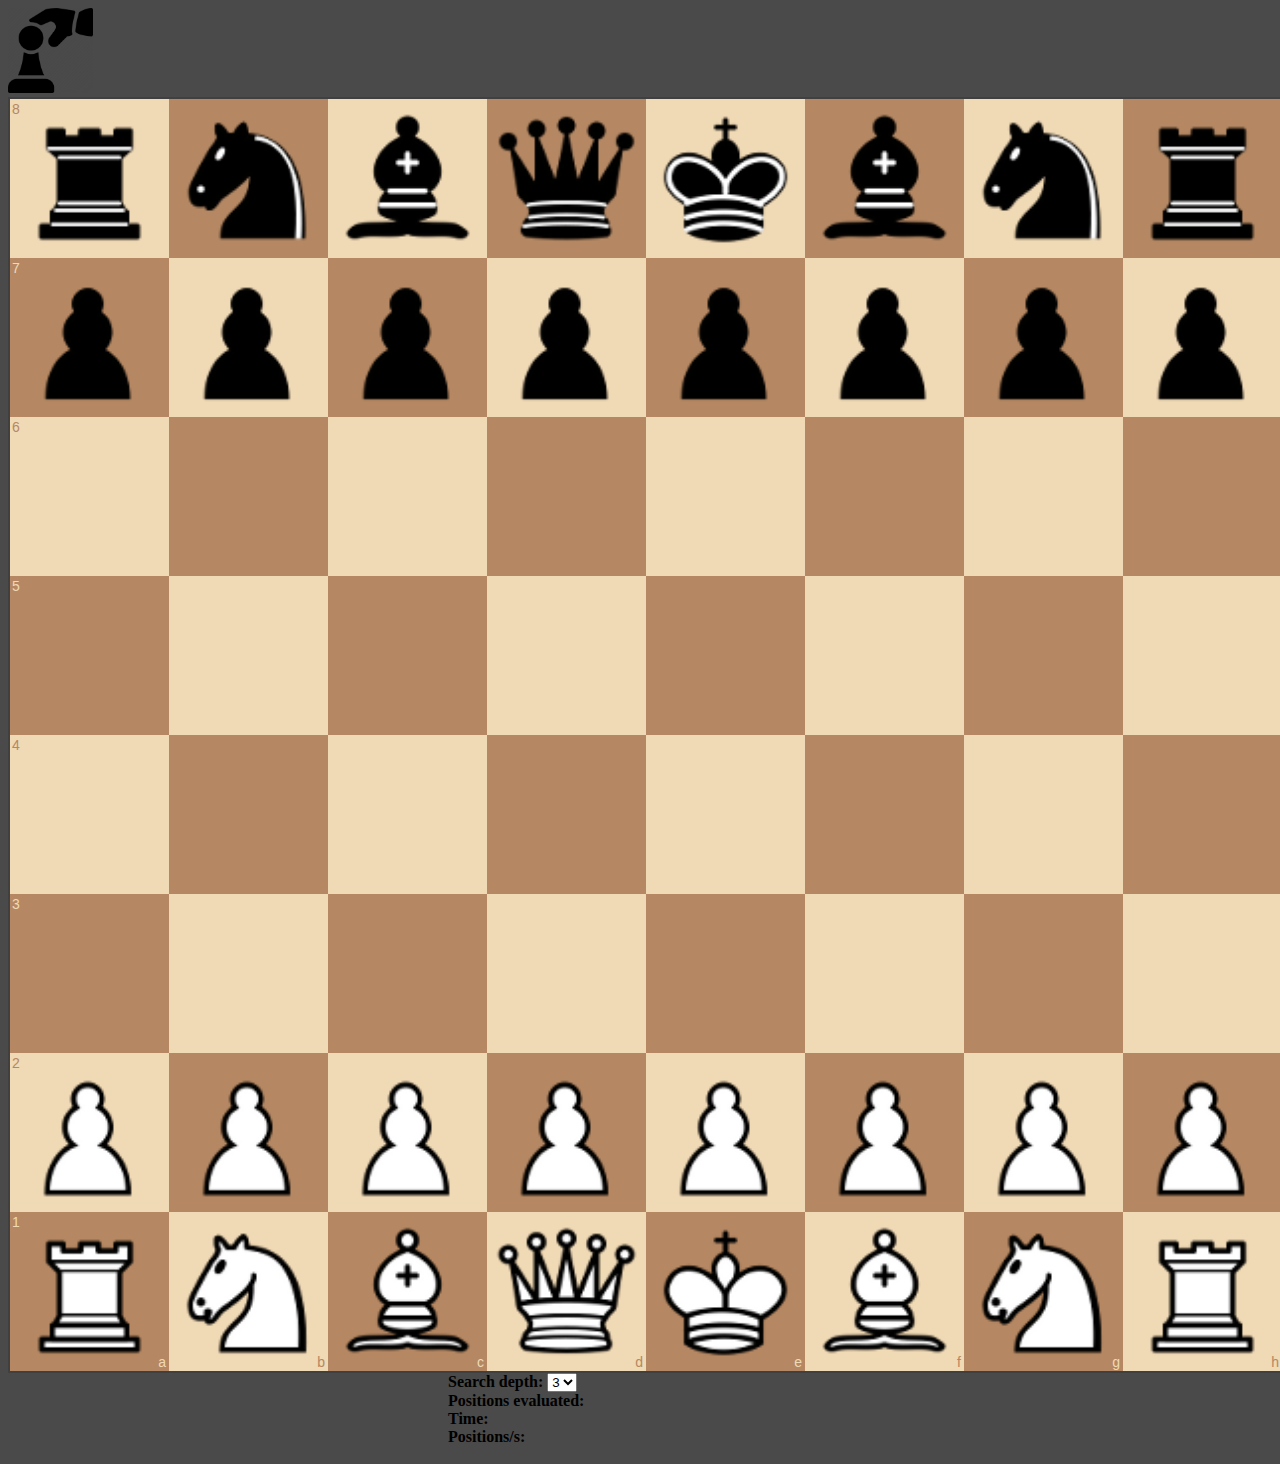
==== chessAI/index.html @ a00ee72a "Initial commit" ====
<!DOCTYPE html>
<html lang="en">
<head>
    <meta charset="UTF-8">

    <title>Chess AI</title> 
    <link rel="tab icon" type="image/png" href="../Play.png"/>
  
    <link rel="stylesheet" href="lib/chessboardjs/css/chessboard-0.3.0.css">
    <link rel="stylesheet" href="style.css">
</head>
<body>

  <!-- Nav To Home -->
      <div class="nav">
      <a href="../index.html" draggable="false">
      <img draggable="false" src="../Play.png" height="85" width="85" alt='home'>
      </a>
      </div>
  
<div id="board" class="board"></div>
<div class="info">
    Search depth:
    <select id="search-depth">
        <option value="1">1</option>
        <option value="2">2</option>
        <option value="3" selected>3</option>
        <option value="4">4</option>
        <option value="5">5</option>
    </select>

    <br>
    <span>Positions evaluated: <span id="position-count"></span></span>
    <br>
    <span>Time: <span id="time"></span></span>
    <br>
    <span>Positions/s: <span id="positions-per-s"></span> </span>
    <br>
    <br>
    <div id="move-history" class="move-history">
    </div>
</div>
<script src="lib/jquery/jquery-3.2.1.min.js"></script>
<script src="lib/chessboardjs/js/chess.js"></script>
<script src="lib/chessboardjs/js/chessboard-0.3.0.js"></script>
<script src="script.js"></script>
<script>

</script>
</body>
</html>
---- chessAI/lib/chessboardjs/css/chessboard-0.3.0.css ----
/*!
 * chessboard.js v0.3.0
 *
 * Copyright 2013 Chris Oakman
 * Released under the MIT license
 * https://github.com/oakmac/chessboardjs/blob/master/LICENSE
 *
 * Date: 10 Aug 2013
 */

/* clearfix */
.clearfix-7da63 {
  clear: both;
}

/* board */
.board-b72b1 {
  border: 2px solid #404040;
  -moz-box-sizing: content-box;
  box-sizing: content-box;
}

/* square */
.square-55d63 {
  float: left;
  position: relative;

  /* disable any native browser highlighting */
  -webkit-touch-callout: none;
    -webkit-user-select: none;
     -khtml-user-select: none;
       -moz-user-select: none;
        -ms-user-select: none;
            user-select: none;
}

/* white square */
.white-1e1d7 {
  background-color: #f0d9b5;
  color: #b58863;
}

/* black square */
.black-3c85d {
  background-color: #b58863;
  color: #f0d9b5;
}

/* highlighted square */
.highlight1-32417, .highlight2-9c5d2 {
  -webkit-box-shadow: inset 0 0 3px 3px yellow;
  -moz-box-shadow: inset 0 0 3px 3px yellow;
  box-shadow: inset 0 0 3px 3px yellow;
}

/* notation */
.notation-322f9 {
  cursor: default;
  font-family: "Helvetica Neue", Helvetica, Arial, sans-serif;
  font-size: 14px;
  position: absolute;
}
.alpha-d2270 {
  bottom: 1px;
  right: 3px;
}
.numeric-fc462 {
  top: 2px;
  left: 2px;
}
---- chessAI/style.css ----
html, body {
  height: 100%;
  width: 100%;
  background-color: #4a4a4a;
  user-select: none;
}

.info {
    width: 400px;
    margin: auto;
    color: black;
    font-weight: bold;

}

  .board {
    width: device-width;
    margin: auto;
}

.move-history {
    max-height: 100px;
    overflow-y: scroll;
    color: black;
}
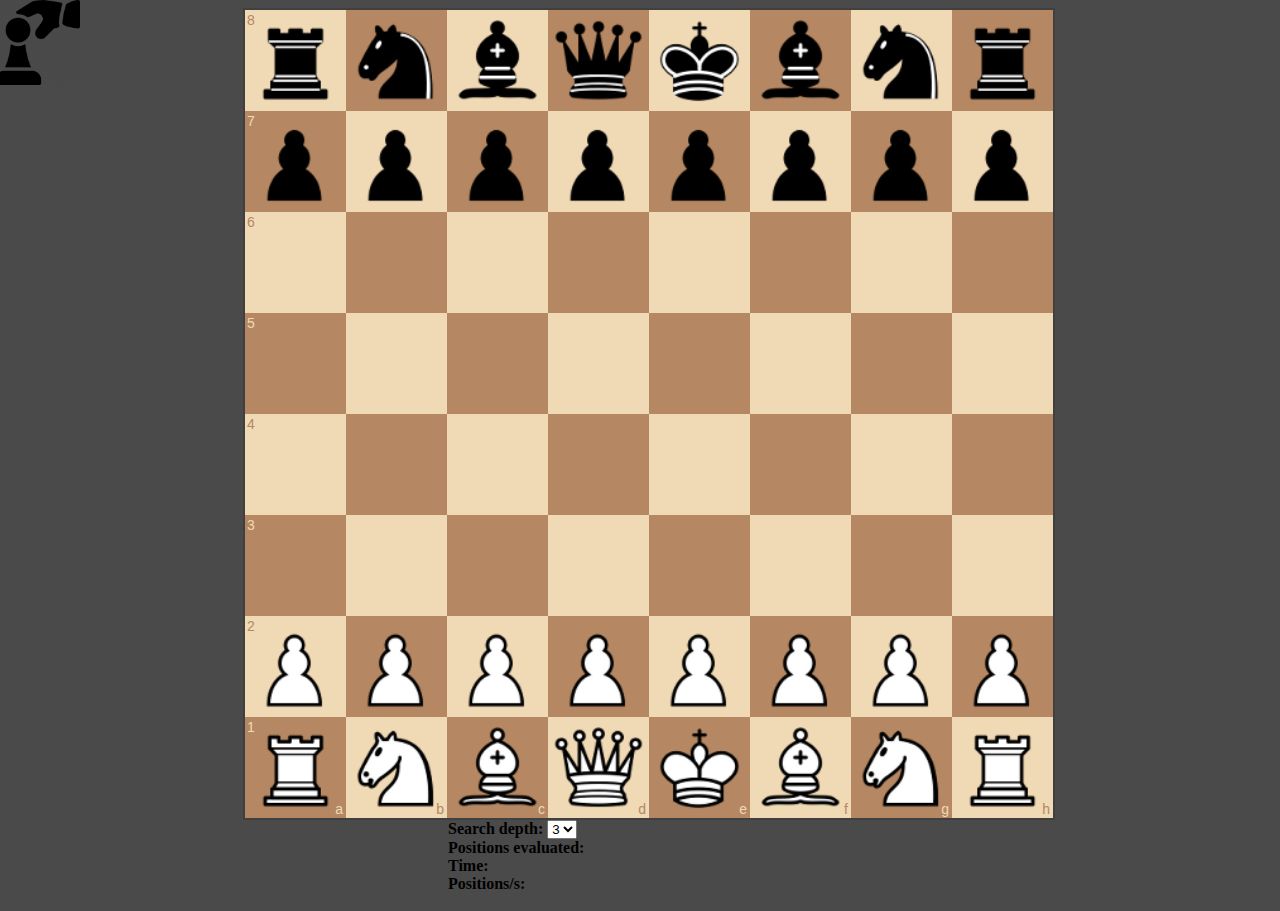
==== commit 09d962a4: "push" ====
--- a/chessAI/index.html
+++ b/chessAI/index.html
@@ -12,9 +12,9 @@
 <body>
 
   <!-- Nav To Home -->
-      <div class="nav">
+      <div class="ai-nav">
       <a href="../index.html" draggable="false">
-      <img draggable="false" src="../Play.png" height="85" width="85" alt='home'>
+      <img draggable="false" src="../Play.png" height=100% width=100% alt='home'>
       </a>
       </div>
   
--- a/chessAI/style.css
+++ b/chessAI/style.css
@@ -14,7 +14,7 @@
 }
 
   .board {
-    width: device-width;
+    width: 90vh;
     margin: auto;
 }
 
@@ -23,3 +23,11 @@
     overflow-y: scroll;
     color: black;
 }
+
+div.ai-nav{
+  position: absolute;
+  top: 0px;
+  left: -5px;
+  width: 85px;
+  height: 85px;
+}